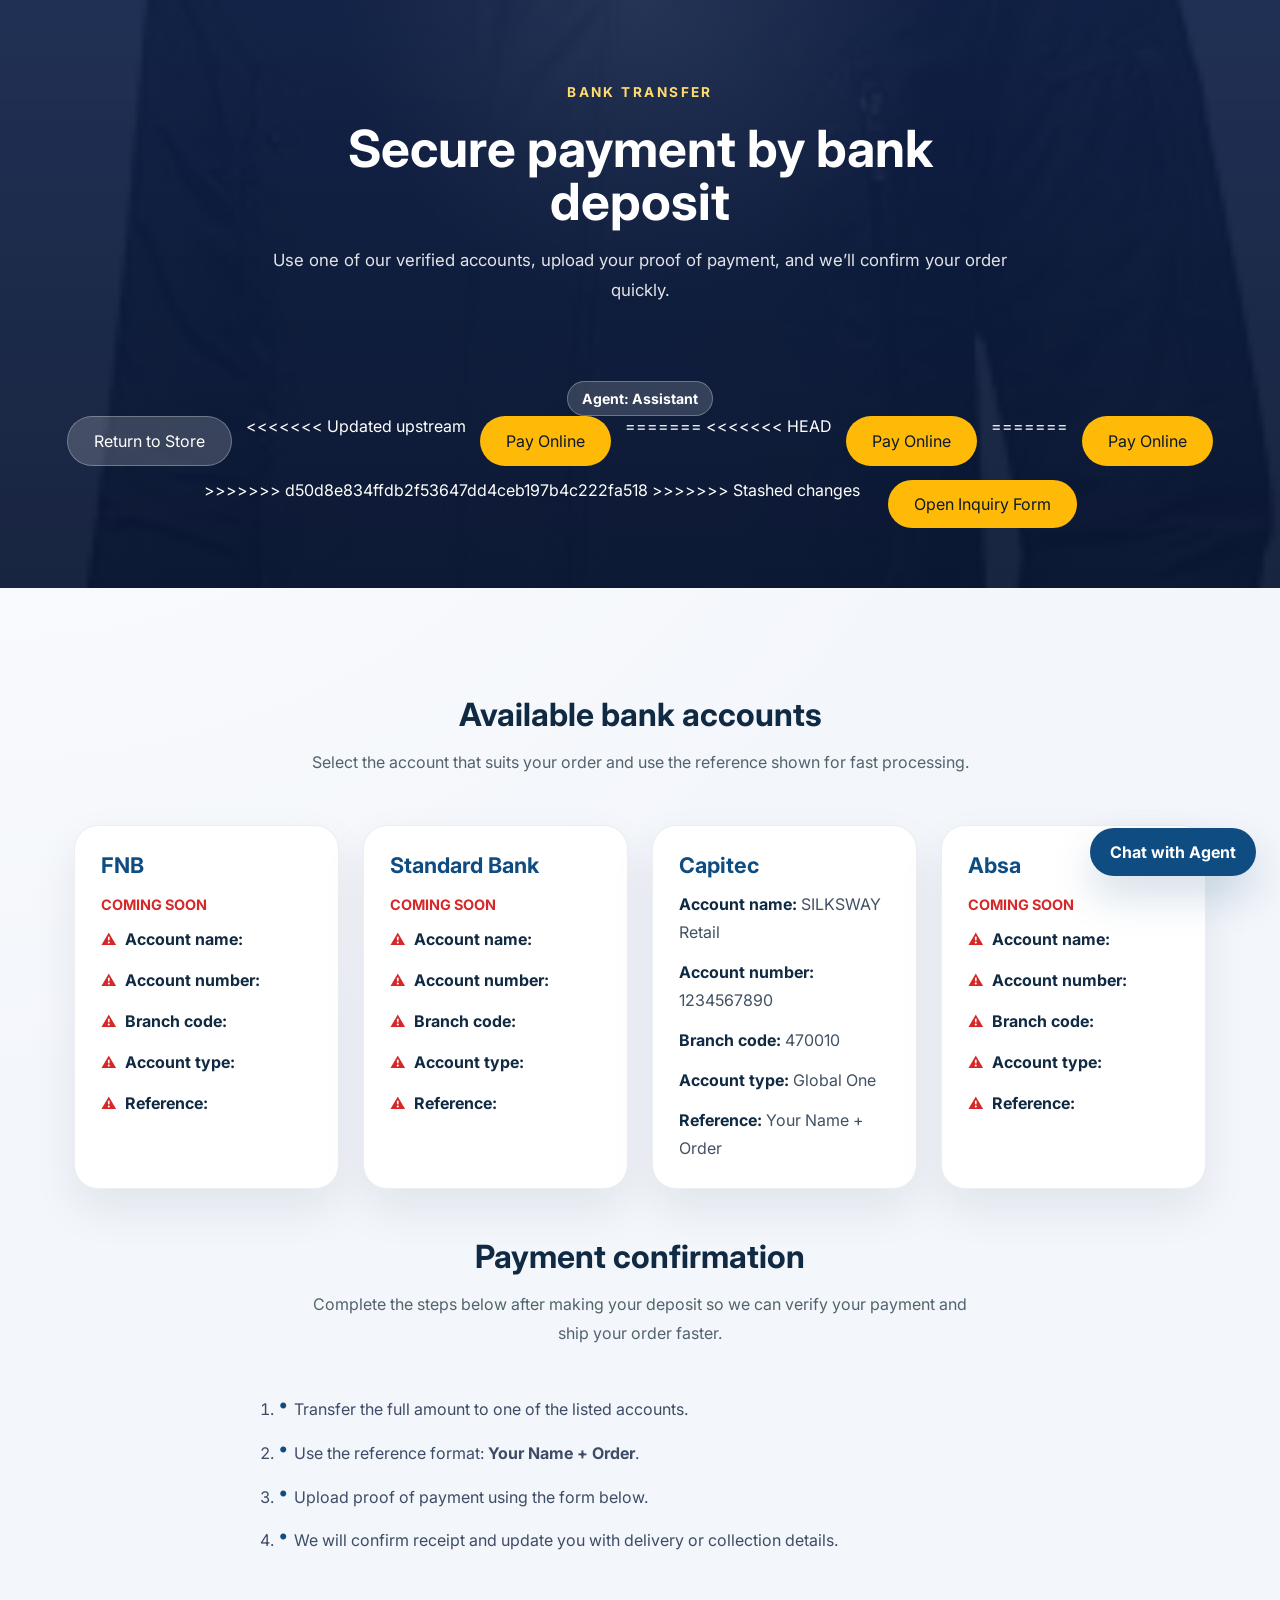
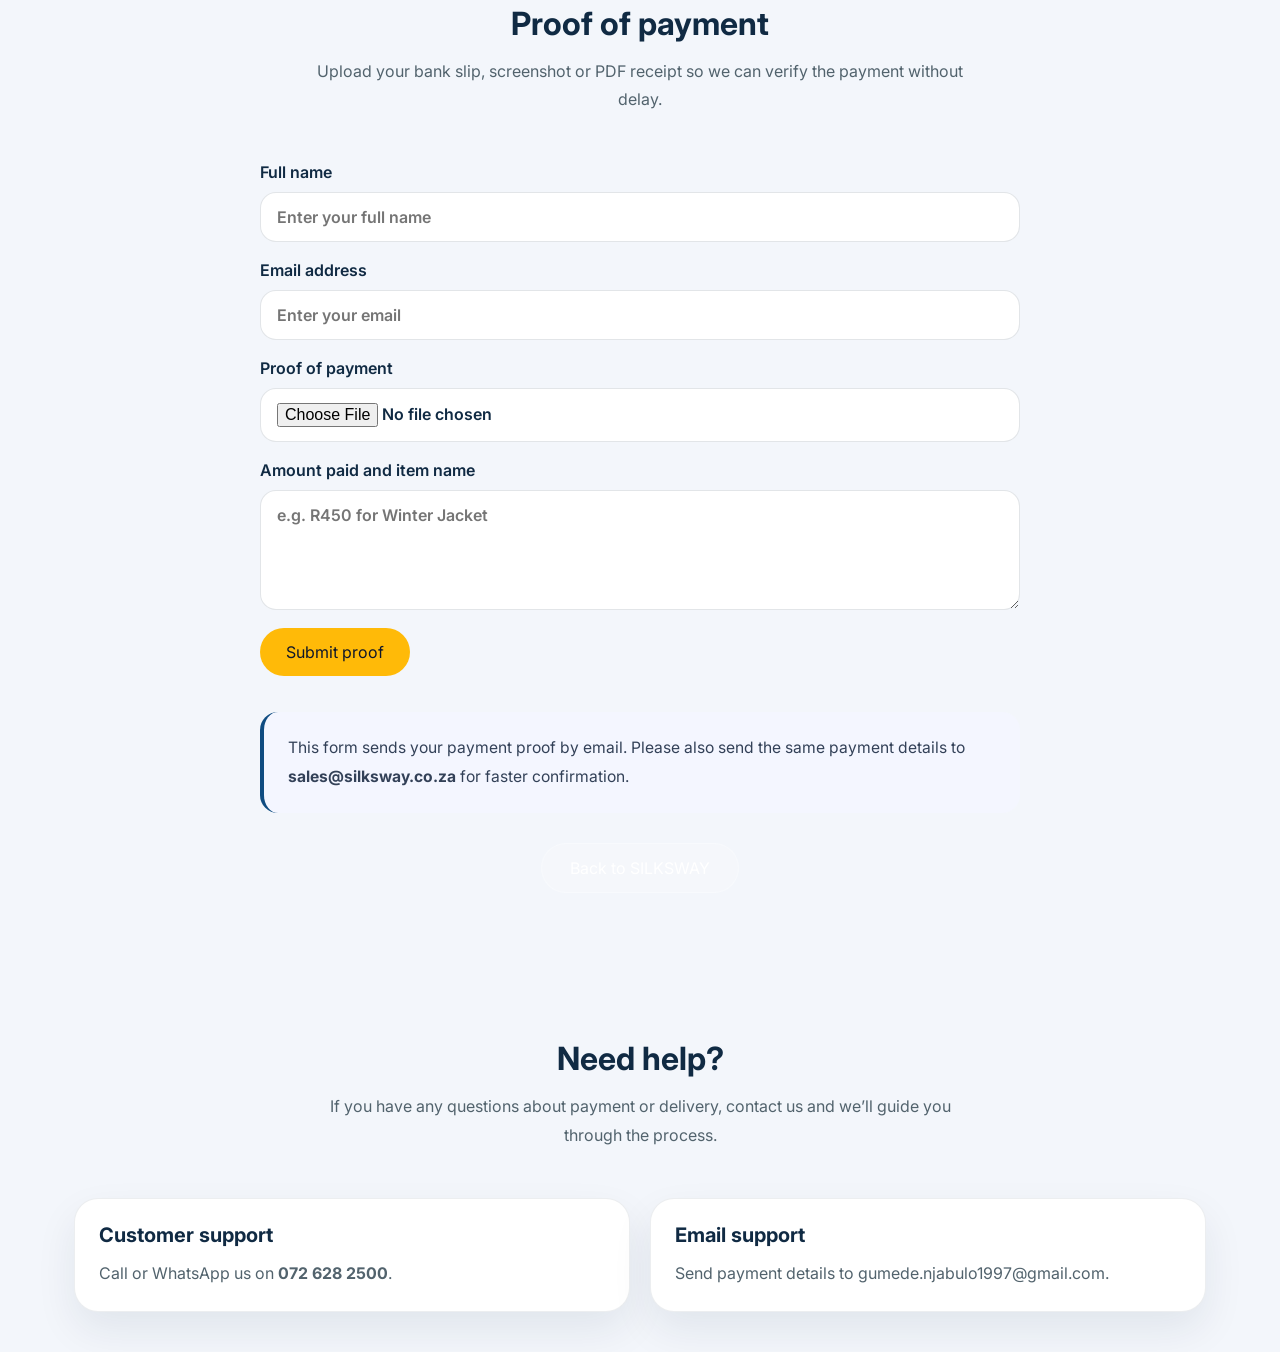
==== bank.html @ 41f6c60d "img" ====
<!DOCTYPE html>
<html lang="en">
<head>
  <meta charset="UTF-8" />
  <meta name="viewport" content="width=device-width, initial-scale=1.0" />
  <title>SILKSWAY | Bank Details</title>
  <link rel="stylesheet" href="styles.css" />
  <style>
    .bank-hero {
      position: relative;
      padding: 80px 24px 60px;
      display: flex;
      flex-direction: column;
      align-items: center;
      justify-content: center;
      text-align: center;
      background: linear-gradient(180deg, rgba(15, 32, 71, 0.93), rgba(10, 23, 52, 0.94)), url('img/aa.jpg') center/cover no-repeat;
      color: #fff;
    }

    .bank-hero::before {
      content: '';
      position: absolute;
      inset: 0;
      background: radial-gradient(circle at top center, rgba(255, 255, 255, 0.08), transparent 35%);
    }

    .bank-hero .section-head,
    .bank-hero .hero-copy {
      position: relative;
      z-index: 1;
      max-width: 760px;
    }

    .bank-hero .tag {
      color: #ffda6d;
      letter-spacing: 0.18em;
      text-transform: uppercase;
      font-size: 0.85rem;
      margin-bottom: 18px;
      font-weight: 700;
    }

    .bank-hero h1 {
      font-size: clamp(2.8rem, 4vw, 4.4rem);
      margin: 0 0 18px;
      line-height: 1.02;
    }

    .bank-hero p {
      margin: 0 auto 28px;
      max-width: 720px;
      color: rgba(255, 255, 255, 0.88);
      font-size: 1.05rem;
      line-height: 1.8;
    }

    .bank-hero .hero-actions {
      position: relative;
      z-index: 1;
      display: flex;
      gap: 14px;
      flex-wrap: wrap;
      justify-content: center;
    }

    .bank-accounts {
      display: grid;
      grid-template-columns: repeat(auto-fit, minmax(260px, 1fr));
      gap: 24px;
      margin-top: 20px;
    }

    .bank-card {
      background: #fff;
      border: 1px solid rgba(16, 42, 67, 0.08);
      border-radius: 24px;
      padding: 26px;
      box-shadow: 0 20px 45px rgba(16, 42, 67, 0.08);
      display: flex;
      flex-direction: column;
      gap: 12px;
      min-height: 260px;
    }

    .bank-card h3 {
      margin: 0;
      color: #0f4c81;
      font-size: 1.35rem;
    }

    .bank-card .status-note {
      color: #d62828;
      font-weight: 700;
      text-transform: uppercase;
      font-size: 0.9rem;
      margin-top: 6px;
    }

    .bank-card.alert-card strong::before {
      content: "⚠";
      color: #d62828;
      margin-right: 8px;
      font-size: 0.95rem;
      display: inline-block;
      vertical-align: middle;
    }

    .bank-card p {
      margin: 0;
      color: #425163;
      line-height: 1.75;
    }

    .bank-card strong {
      color: #102a43;
      font-weight: 700;
    }

    .payment-steps,
    .payment-form {
      max-width: 760px;
      margin: 0 auto;
    }

    .payment-steps {
      padding-left: 18px;
      color: #3e4c66;
      line-height: 1.85;
    }

    .payment-steps li {
      margin-bottom: 14px;
      position: relative;
      padding-left: 16px;
    }

    .payment-steps li::before {
      content: '•';
      position: absolute;
      left: 0;
      color: #0f4c81;
      font-size: 1.2rem;
      line-height: 1;
      top: 0;
    }

    .note-box {
      background: #f4f6ff;
      border-left: 4px solid #0f4c81;
      padding: 22px 24px;
      border-radius: 18px;
      color: #334158;
      font-size: 0.98rem;
      line-height: 1.8;
      margin-top: 18px;
    }

    .payment-form {
      display: grid;
      gap: 18px;
    }

    .payment-form label {
      display: grid;
      gap: 10px;
      font-weight: 600;
      color: #102a43;
    }

    .payment-form input[type="text"],
    .payment-form input[type="email"],
    .payment-form input[type="file"],
    .payment-form textarea {
      padding: 14px 16px;
      border: 1px solid rgba(16, 42, 67, 0.12);
      border-radius: 16px;
      background: #fff;
      color: #102a43;
      width: 100%;
    }

    .payment-form textarea {
      min-height: 120px;
      resize: vertical;
    }

    .payment-form button {
      width: fit-content;
      padding: 14px 26px;
      border-radius: 999px;
      border: none;
    }

    .footer-cta {
      margin-top: 30px;
      text-align: center;
    }

    .footer-cta .btn {
      padding: 14px 28px;
    }

    @media (max-width: 780px) {
      .bank-hero {
        padding: 60px 18px 48px;
      }
    }

    @media (max-width: 520px) {
      .bank-hero h1 {
        font-size: 2.5rem;
      }

      .bank-card {
        padding: 22px;
      }
    }
  </style>
</head>
<body>
  <header class="bank-hero">
    <div class="section-head">
      <p class="tag">Bank transfer</p>
      <h1>Secure payment by bank deposit</h1>
      <p class="hero-copy">Use one of our verified accounts, upload your proof of payment, and we’ll confirm your order quickly.</p>
    </div>
    <div class="agent-badge">Agent: Assistant</div>
    <div class="hero-actions">
      <a class="btn secondary" href="index.html">Return to Store</a>
<<<<<<< Updated upstream
      <a class="btn primary" href="https://www.paypal.com/ncp/payment/GH6Q3CGZXNKM8">Pay Online</a>
=======
<<<<<<< HEAD
      <a class="btn primary" href="">Pay Online</a>
=======
      <a class="btn primary" href="https://www.paypal.com/ncp/payment/GH6Q3CGZXNKM8">Pay Online</a>
>>>>>>> d50d8e834ffdb2f53647dd4ceb197b4c222fa518
>>>>>>> Stashed changes

<div id="paypal-container-GH6Q3CGZXNKM8"></div>
<script>
  paypal.HostedButtons({
    hostedButtonId: "GH6Q3CGZXNKM8",
  }).render("#paypal-container-GH6Q3CGZXNKM8")
</script>

<script 
<<<<<<< Updated upstream
  src="https://www.paypal.com/sdk/js?client-id=BAA9d4yEJhWCQll4fOPk63WfGr8q1lWzfq6PInzB1GmtNaxPHHWsoDa0WpF_A31njltLvi2fuuBsvf4Dfg&components=hosted-buttons&disable-funding=venmo&currency=USD">
=======
<<<<<<< HEAD
  src="">
=======
  src="https://www.paypal.com/sdk/js?client-id=BAA9d4yEJhWCQll4fOPk63WfGr8q1lWzfq6PInzB1GmtNaxPHHWsoDa0WpF_A31njltLvi2fuuBsvf4Dfg&components=hosted-buttons&disable-funding=venmo&currency=USD">
>>>>>>> d50d8e834ffdb2f53647dd4ceb197b4c222fa518
>>>>>>> Stashed changes
</script>


       <a class="btn primary" href="inquiry.html?from=bank">Open Inquiry Form</a>

    </div>

    <div id="cartPaymentSummary" class="note-box" style="display:none; margin-top:18px;">
      <!-- Cart total and items will be injected here -->
    </div>
  </header>

  <main class="section">
    <section class="section-head">
      <h2>Available bank accounts</h2>
      <p>Select the account that suits your order and use the reference shown for fast processing.</p>
    </section>

    <div class="bank-accounts">
      <article class="bank-card alert-card">
        <h3>FNB</h3>
        <span class="status-note">Coming soon</span>
        <p><strong>Account name:</strong> </p>
        <p><strong>Account number:</strong> </p>
        <p><strong>Branch code:</strong> </p>
        <p><strong>Account type:</strong> </p>
        <p><strong>Reference:</strong> </p>
      </article>

      <article class="bank-card alert-card">
        <h3>Standard Bank</h3>
        <span class="status-note">Coming soon</span>
        <p><strong>Account name:</strong> </p>
        <p><strong>Account number:</strong> </p>
        <p><strong>Branch code:</strong> </p>
        <p><strong>Account type:</strong> </p>
        <p><strong>Reference:</strong> </p>
      </article>

      <article class="bank-card">
        <h3>Capitec</h3>
        <p><strong>Account name:</strong> SILKSWAY Retail</p>
        <p><strong>Account number:</strong> 1234567890</p>
        <p><strong>Branch code:</strong> 470010</p>
        <p><strong>Account type:</strong> Global One</p>
        <p><strong>Reference:</strong> Your Name + Order</p>
      </article>

      <article class="bank-card alert-card">
        <h3>Absa</h3>
        <span class="status-note">Coming soon</span>
        <p><strong>Account name:</strong> </p>
        <p><strong>Account number:</strong> </p>
        <p><strong>Branch code:</strong> </p>
        <p><strong>Account type:</strong> </p>
        <p><strong>Reference:</strong> </p>
      </article>
    </div>

    <section class="section-head" style="margin-top: 48px;">
      <h2>Payment confirmation</h2>
      <p>Complete the steps below after making your deposit so we can verify your payment and ship your order faster.</p>
    </section>

    <ol class="payment-steps">
      <li>Transfer the full amount to one of the listed accounts.</li>
      <li>Use the reference format: <strong>Your Name + Order</strong>.</li>
      <li>Upload proof of payment using the form below.</li>
      <li>We will confirm receipt and update you with delivery or collection details.</li>
    </ol>

    <section class="section-head" style="margin-top: 48px;">
      <h2>Proof of payment</h2>
      <p>Upload your bank slip, screenshot or PDF receipt so we can verify the payment without delay.</p>
    </section>

    <form action="https://formsubmit.co/gumede.njabulo1997@gmail.com" method="POST" enctype="multipart/form-data" class="payment-form">
      <input type="hidden" name="_autoresponse" value="Thank you for sending your payment proof. We have received your submission and will review it shortly." />
      <input type="hidden" name="_replyto" value="email" />
      <input type="hidden" name="_subject" value="SILKSWAY payment proof received" />

      <label>
        Full name
        <input type="text" name="name" required placeholder="Enter your full name" />
      </label>

      <label>
        Email address
        <input type="email" name="email" required placeholder="Enter your email" />
      </label>

      <label>
        Proof of payment
        <input type="file" name="proofOfPayment" accept="image/*,.pdf" required />
      </label>

      <label>
        Amount paid and item name
        <textarea id="paymentDetailsField" name="paymentDetails" placeholder="e.g. R450 for Winter Jacket"></textarea>
      </label>

      <button type="submit" class="btn primary">Submit proof</button>

      <div class="note-box">
        This form sends your payment proof by email. Please also send the same payment details to <strong>sales@silksway.co.za</strong> for faster confirmation.
      </div>
    </form>

    <div class="footer-cta">
      <a class="btn secondary" href="index.html">Back to SILKSWAY</a>
    </div>
  </main>

  <script>
    (function() {
      try {
        const raw = localStorage.getItem('silkswayCart');
        const cart = raw ? JSON.parse(raw) : [];
        if (!cart || cart.length === 0) return;

        const itemCount = cart.reduce((s, it) => s + (it.quantity || 0), 0);
        const total = cart.reduce((s, it) => s + (Number(it.price) || 0) * (it.quantity || 0), 0);
        const names = cart.map(it => `${it.quantity}× ${it.name}`).join(', ');

        const summaryEl = document.getElementById('cartPaymentSummary');
        if (summaryEl) {
          summaryEl.style.display = 'block';
          summaryEl.innerHTML = `<strong>Cart:</strong> ${itemCount} item${itemCount===1?'':'s'} — <strong>Total: R${total.toLocaleString('en-ZA')}</strong><br><small>${names}</small>`;
        }

        const detailsField = document.getElementById('paymentDetailsField');
        if (detailsField) {
          detailsField.value = `R${total} for ${names}`;
        }
      } catch (e) {
        console.error('Error reading cart for payment summary', e);
      }
    })();
  </script>

  <footer class="section" style="padding-top: 40px; padding-bottom: 40px;">
    <div class="section-head">
      <h2>Need help?</h2>
      <p>If you have any questions about payment or delivery, contact us and we’ll guide you through the process.</p>
    </div>
    <div class="grid" style="gap: 20px;">
      <div class="card" style="padding: 24px; border-radius: 24px; border: 1px solid rgba(16, 42, 67, 0.08); box-shadow: 0 18px 40px rgba(16, 42, 67, 0.08);">
        <h3>Customer support</h3>
        <p>Call or WhatsApp us on <strong>072 628 2500</strong>.</p>
      </div>
      <div class="card" style="padding: 24px; border-radius: 24px; border: 1px solid rgba(16, 42, 67, 0.08); box-shadow: 0 18px 40px rgba(16, 42, 67, 0.08);">
        <h3>Email support</h3>
        <p>Send payment details to <a href="mailto:gumede.njabulo1997@gmail.com">gumede.njabulo1997@gmail.com</a>.</p>
      </div>
    </div>
  </footer>

  <!-- Footer with social media icons -->
  <footer>
    <div class="social-icons">
      <a href="https://facebook.com" target="_blank" aria-label="Facebook">
        <i class="fab fa-facebook-f"></i>
      </a>
      <a href="https://twitter.com" target="_blank" aria-label="Twitter">
        <i class="fab fa-twitter"></i>
      </a>
      <a href="https://instagram.com" target="_blank" aria-label="Instagram">
        <i class="fab fa-instagram"></i>
      </a>
      <a href="https://linkedin.com" target="_blank" aria-label="LinkedIn">
        <i class="fab fa-linkedin-in"></i>
      </a>
    </div>
  </footer>
  <script src="script.js"></script>
  <div class="chat-widget" aria-label="Agent chat">
    <button type="button" class="chat-toggle-btn" aria-label="Open chat with assistant">Chat with Agent</button>
    <div class="chat-panel hidden" role="dialog" aria-modal="true" aria-label="Assistant chat">
      <div class="chat-header">
        <div>
          <span class="chat-title">Agent: Assistant</span>
          <span class="chat-subtitle">Ask me about the store, products, orders, or payment.</span>
        </div>
        <button type="button" class="chat-close-btn" aria-label="Close chat">×</button>
      </div>
      <div class="chat-messages" id="chatMessages" role="log" aria-live="polite"></div>
      <form id="chatForm" class="chat-form">
        <input id="chatInput" class="chat-input" type="text" placeholder="Ask the assistant..." aria-label="Type a message" required />
        <button type="submit" class="btn primary chat-send-btn">Send</button>
      </form>
    </div>
  </div>
</body>
</html>
---- styles.css ----
@import url('https://fonts.googleapis.com/css2?family=Inter:wght@400;500;600;700&display=swap');

:root {
  color-scheme: light;
  font-family: 'Inter', system-ui, sans-serif;
  color: #102a43;
  background: #f3f6fb;
  --surface: #ffffff;
  --surface-muted: #f7f9fc;
  --text-primary: #102a43;
  --text-secondary: #52636d;
  --accent: #0f4c81;
  --accent-soft: #eaf3ff;
  --accent-strong: #ffba08;
  --border: rgba(16, 42, 67, 0.12);
  --radius: 24px;
  --shadow: 0 22px 60px rgba(16, 42, 67, 0.08);
}

* {
  box-sizing: border-box;
}

html {
  scroll-behavior: smooth;
}

body {
  margin: 0;
  min-height: 100vh;
  font-family: inherit;
  color: var(--text-primary);
  background: radial-gradient(circle at top left, rgba(255, 255, 255, 0.9), transparent 35%), #f3f6fb;
}

img {
  display: block;
  max-width: 100%;
}

a {
  color: inherit;
  text-decoration: none;
}

button,
input,
select,
textarea {
  font: inherit;
}

header.hero {
  position: relative;
  min-height: 92vh;
  display: flex;
  align-items: center;
  justify-content: center;
  padding: 40px 24px 80px;
  background: linear-gradient(180deg, rgba(15, 32, 71, 0.82), rgba(15, 32, 71, 0.72)), url('img/aa.jpg') center/cover no-repeat;
  color: #fff;
}

header.hero::before {
  content: '';
  position: absolute;
  inset: 0;
  background: radial-gradient(circle at top center, rgba(255, 255, 255, 0.08), transparent 30%);
}

nav.nav {
  position: absolute;
  inset: 24px auto auto 24px;
  display: flex;
  justify-content: space-between;
  align-items: center;
  width: calc(100% - 48px);
  max-width: 1200px;
  z-index: 2;
}

.logo {
  font-size: 1.45rem;
  font-weight: 700;
  letter-spacing: 0.18em;
  text-transform: uppercase;
  color: #fff;
}

.agent-badge {
  display: inline-flex;
  align-items: center;
  gap: 0.5rem;
  padding: 8px 14px;
  border-radius: 999px;
  background: rgba(255, 255, 255, 0.16);
  color: #fff;
  font-size: 0.88rem;
  font-weight: 700;
  border: 1px solid rgba(255, 255, 255, 0.28);
}

.agent-badge.light {
  background: #fff;
  color: #102a43;
  border-color: rgba(16, 42, 67, 0.12);
}

.chat-widget {
  position: fixed;
  right: 24px;
  bottom: 24px;
  z-index: 9999;
  font-family: inherit;
}

.chat-toggle-btn {
  border: none;
  border-radius: 999px;
  padding: 14px 20px;
  background: #0f4c81;
  color: #fff;
  font-weight: 700;
  cursor: pointer;
  box-shadow: 0 20px 40px rgba(15, 76, 129, 0.18);
}

.chat-panel {
  display: flex;
  flex-direction: column;
  width: min(360px, 100vw);
  max-height: 520px;
  border-radius: 24px;
  background: rgba(255, 255, 255, 0.98);
  box-shadow: 0 32px 90px rgba(16, 42, 67, 0.16);
  overflow: hidden;
  margin-top: 14px;
}

.chat-panel.hidden {
  display: none;
}

.chat-header {
  display: flex;
  justify-content: space-between;
  align-items: center;
  gap: 12px;
  padding: 16px 18px;
  background: #102a43;
  color: #fff;
}

.chat-title {
  font-weight: 700;
}

.chat-subtitle {
  display: block;
  font-size: 0.88rem;
  color: rgba(255, 255, 255, 0.78);
  margin-top: 4px;
}

.chat-close-btn {
  border: none;
  background: transparent;
  color: #fff;
  font-size: 1.25rem;
  cursor: pointer;
}

.chat-messages {
  display: flex;
  flex-direction: column;
  gap: 12px;
  padding: 16px;
  overflow-y: auto;
  min-height: 240px;
  max-height: 320px;
  background: #f4f6fc;
}

.chat-bubble {
  display: inline-block;
  max-width: 100%;
  padding: 12px 16px;
  border-radius: 18px;
  line-height: 1.5;
}

.chat-bubble.user {
  align-self: flex-end;
  background: #0f4c81;
  color: #fff;
  border-bottom-right-radius: 4px;
}

.chat-bubble.assistant {
  align-self: flex-start;
  background: #fff;
  color: #102a43;
  border: 1px solid rgba(16, 42, 67, 0.12);
  border-bottom-left-radius: 4px;
}

.chat-form {
  display: flex;
  gap: 10px;
  padding: 16px;
  background: #fff;
  border-top: 1px solid rgba(16, 42, 67, 0.08);
}

.chat-input {
  flex: 1;
  min-width: 0;
  padding: 12px 14px;
  border-radius: 14px;
  border: 1px solid rgba(16, 42, 67, 0.16);
}

.chat-send-btn {
  white-space: nowrap;
}

@media (max-width: 640px) {
  .chat-widget {
    right: 14px;
    bottom: 14px;
  }

  .chat-panel {
    width: calc(100vw - 28px);
    max-height: 78vh;
  }
}

.nav-links {
  display: flex;
  gap: 24px;
  align-items: center;
  margin: 0;
  padding: 0;
  list-style: none;
}

.nav-links a {
  color: rgba(255, 255, 255, 0.9);
  font-size: 0.95rem;
  font-weight: 500;
  transition: color 0.2s ease;
}

.nav-links a:hover {
  color: var(--accent-strong);
}

.hamburger {
  display: none;
  flex-direction: column;
  justify-content: space-between;
  width: 26px;
  height: 22px;
  border: none;
  background: transparent;
  cursor: pointer;
  z-index: 3;
}

.bar {
  width: 100%;
  height: 3px;
  border-radius: 999px;
  background: #fff;
}

.hero-content {
  position: relative;
  z-index: 1;
  max-width: 760px;
  text-align: center;
  margin: 0 auto;
}

.tag {
  display: inline-flex;
  align-items: center;
  gap: 10px;
  color: var(--accent-strong);
  text-transform: uppercase;
  letter-spacing: 0.16em;
  font-weight: 700;
  margin-bottom: 18px;
}

.headline {
  font-size: clamp(2.8rem, 5vw, 4.6rem);
  line-height: 0.98;
  margin: 0 0 20px;
  max-width: 12ch;
}

.subheading {
  color: rgba(255, 255, 255, 0.84);
  font-size: 1.1rem;
  line-height: 1.8;
  max-width: 700px;
  margin: 0 auto 32px;
}

.cta-buttons {
  display: flex;
  justify-content: center;
  gap: 16px;
  flex-wrap: wrap;
}

.btn {
  display: inline-flex;
  align-items: center;
  justify-content: center;
  gap: 10px;
  border-radius: 999px;
  border: none;
  padding: 14px 26px;
  transition: transform 0.2s ease, background-color 0.2s ease, box-shadow 0.2s ease;
  cursor: pointer;
}

.btn:hover {
  transform: translateY(-1px);
}

.btn.primary {
  background: #ffba08;
  color: #0f172a;
}

.btn.secondary {
  background: rgba(255, 255, 255, 0.18);
  color: #fff;
  border: 1px solid rgba(255, 255, 255, 0.28);
}

/* Make Add to Cart buttons match primary color */
.add-cart,
.btn.secondary.add-cart {
  background: #ffba08 !important;
  color: #0f172a !important;
  border: none !important;
}

.add-cart:hover,
.btn.secondary.add-cart:hover {
  background: #e6a507 !important;
}

.add-cart-count {
  display: inline-flex;
  align-items: center;
  justify-content: center;
  margin-left: 6px;
  padding: 0 8px;
  border-radius: 999px;
  background: rgba(16, 42, 67, 0.08);
  color: #102a43;
  font-weight: 700;
  font-size: 0.92rem;
}

.section {
  padding: 80px 24px;
  max-width: 1180px;
  margin: 0 auto;
}

.section.alt {
  background: var(--surface-muted);
}

#cartSummary {
  padding-top: 36px;
  padding-bottom: 30px;
}

.cart-summary-grid {
  display: grid;
  grid-template-columns: minmax(240px, 1fr) minmax(280px, 1.8fr);
  gap: 24px;
  align-items: start;
}

.cart-summary-stats {
  background: var(--surface);
  border-radius: var(--radius);
  padding: 24px;
  box-shadow: var(--shadow);
}

.cart-metric {
  margin: 0 0 14px;
  line-height: 1.5;
}

.cart-summary-list {
  background: var(--surface);
  border-radius: var(--radius);
  padding: 24px;
  box-shadow: var(--shadow);
}

#cartItemsList {
  list-style: none;
  margin: 0;
  padding: 0;
  display: grid;
  gap: 12px;
}

#cartItemsList li {
  background: var(--surface-muted);
  border-radius: 16px;
  padding: 14px 16px;
  display: flex;
  justify-content: space-between;
  align-items: center;
}

#cartItemsList li span {
  flex: 1;
}

.btn-remove-item {
  padding: 6px 10px !important;
  font-size: 0.8rem !important;
  background: #e74c3c !important;
  color: white !important;
  border: none !important;
  border-radius: 6px !important;
  cursor: pointer !important;
  white-space: nowrap;
  margin-left: 12px;
}

.btn-remove-item:hover {
  background: #c0392b !important;
  transform: translateY(-1px);
}

#clearCartBtn {
  margin-top: 18px;
}

.shoes-section {
  background: linear-gradient(160deg, #fdf1ff 0%, #f7e5ff 45%, #f4f1ff 100%);
}

.shoes-section .section-head h2 {
  color: #68307f;
}

.shoes-section .section-head p {
  color: #6f4e99;
}

.shoes-grid {
  grid-template-columns: repeat(auto-fit, minmax(280px, 1fr));
  gap: 28px;
}

.shoes-section .card {
  padding: 0;
  border: none;
  border-radius: 28px;
  overflow: hidden;
  background: transparent;
  box-shadow: 0 24px 70px rgba(112, 52, 141, 0.12);
}

.shoes-section .card img {
  border-radius: 0;
  height: 280px;
  object-fit: cover;
}

.shoes-section .card h3,
.shoes-section .card .price,
.shoes-section .card p {
  margin-left: 24px;
  margin-right: 24px;
}

.shoes-section .card h3 {
  margin-top: 20px;
  color: #582475;
}

.shoes-section .card .price {
  color: #b531d0;
}

.shoes-section .card p {
  margin-top: 10px;
  margin-bottom: 18px;
  color: #5f4770;
}

.shoes-section .card-actions {
  justify-content: flex-start;
  gap: 14px;
  padding: 0 24px 24px;
}

.shoes-section .btn.primary {
  background: #a946db;
  color: #fff;
}

.shoes-section .btn.pay {
  background: #632f7e;
  color: #fff;
}

.shoes-section .card:hover img {
  transform: scale(1.04);
}

.shoes-section .card img {
  transition: transform 0.4s ease;
}

.section-head {
  text-align: center;
  margin-bottom: 48px;
}

.section-head h2 {
  font-size: clamp(2rem, 2.5vw, 2.6rem);
  margin-bottom: 14px;
}

.section-head p {
  margin: 0 auto;
  max-width: 680px;
  color: var(--text-secondary);
  font-size: 1rem;
  line-height: 1.8;
}

.grid {
  display: grid;
  gap: 24px;
  grid-template-columns: repeat(auto-fit, minmax(260px, 1fr));
}

.card,
.carousel-content,
.about-box,
.contact-box,
.modal-card {
  background: var(--surface);
  border-radius: var(--radius);
  border: 1px solid var(--border);
  box-shadow: var(--shadow);
}

.card {
  padding: 24px;
  display: flex;
  flex-direction: column;
  min-height: 100%;
}

.card:hover,
.about-box:hover,
.contact-box:hover {
  transform: translateY(-5px);
  box-shadow: 0 28px 70px rgba(16, 42, 67, 0.12);
}

.card img {
  width: 100%;
  height: auto;
  border-radius: 18px;
  margin-bottom: 18px;
  object-fit: cover;
}

.image-gallery .thumbnails {
  display: grid;
  grid-template-columns: repeat(3, minmax(0, 1fr));
  gap: 12px;
  margin-top: 16px;
}

.image-gallery .thumbnails img {
  width: 100%;
  height: 64px;
  object-fit: cover;
  border-radius: 16px;
  border: 1px solid rgba(16, 42, 67, 0.08);
  cursor: pointer;
  transition: transform 0.2s ease, border-color 0.2s ease;
}

.image-gallery .thumbnails img:hover {
  transform: translateY(-2px);
  border-color: var(--accent-strong);
}

.main-img {
  border-radius: 20px;
}

h3 {
  margin: 0 0 12px;
  font-size: 1.25rem;
}

.price {
  color: var(--accent);
  font-size: 1.18rem;
  font-weight: 700;
  margin: 10px 0 16px;
}

.card p,
.about-box p,
.contact-box p {
  margin: 0;
  color: var(--text-secondary);
  line-height: 1.75;
}

.card-actions {
  margin-top: auto;
  display: flex;
  flex-wrap: wrap;
  gap: 12px;
  justify-content: center;
}

.carousel {
  display: flex;
  align-items: center;
  justify-content: center;
  gap: 16px;
  flex-wrap: wrap;
}

.carousel-container {
  flex: 1;
  max-width: 760px;
}

.carousel-content {
  text-align: center;
  padding: 30px;
}

.carousel-content img {
  width: 100%;
  max-width: 320px;
  border-radius: 18px;
  margin: 0 auto 24px;
}

.prev-btn,
.next-btn {
  width: 56px;
  height: 56px;
  border-radius: 50%;
  border: none;
  background: var(--accent);
  color: #fff;
  box-shadow: 0 18px 40px rgba(16, 42, 67, 0.18);
  cursor: pointer;
}

.prev-btn:hover,
.next-btn:hover {
  background: #0d3e6e;
}

.about-content,
.contact-content {
  display: grid;
  grid-template-columns: repeat(auto-fit, minmax(280px, 1fr));
  gap: 24px;
}

.about-box,
.contact-box {
  padding: 32px;
}

.about-box h3,
.contact-box h3 {
  color: var(--accent);
  margin-bottom: 18px;
}

.about-list {
  list-style: none;
  margin: 0;
  padding: 0;
}

.about-list li {
  padding: 10px 0;
  color: var(--text-secondary);
  font-size: 1rem;
}

.contact-icon {
  font-size: 2.5rem;
  margin-bottom: 16px;
}

.contact-detail {
  margin: 10px 0;
  font-size: 1rem;
  font-weight: 700;
  color: var(--accent);
}

.contact-detail a {
  color: var(--accent);
}

.contact-desc {
  color: var(--text-secondary);
  font-size: 0.97rem;
}

.modal {
  position: fixed;
  inset: 0;
  background: rgba(16, 42, 67, 0.65);
  display: flex;
  align-items: center;
  justify-content: center;
  opacity: 0;
  pointer-events: none;
  transition: opacity 0.3s ease;
}

.modal.show {
  opacity: 1;
  pointer-events: auto;
}

.modal-card {
  width: min(520px, calc(100% - 40px));
  padding: 32px;
  text-align: center;
}

.modal-card h3 {
  margin-bottom: 14px;
}

.btn.small {
  padding: 10px 18px;
}

@media (max-width: 900px) {
  header.hero {
    min-height: 80vh;
    padding-top: 32px;
  }
}

@media (max-width: 768px) {
  nav.nav {
    top: 20px;
    left: 0;
    width: 100%;
    padding: 0 20px;
  }

  .hamburger {
    display: flex;
  }

  .nav-links {
    position: absolute;
    top: 72px;
    left: 0;
    right: 0;
    flex-direction: column;
    align-items: center;
    gap: 0;
    background: rgba(15, 32, 71, 0.95);
    transform: translateY(-120%);
    opacity: 0;
    visibility: hidden;
    transition: all 0.25s ease;
    padding: 18px 0;
  }

  .nav-links.active {
    transform: translateY(0);
    opacity: 1;
    visibility: visible;
  }

  .nav-links li {
    width: 100%;
  }

  .nav-links a {
    display: block;
    width: 100%;
    padding: 12px 24px;
    text-align: center;
  }

  .hero-content {
    padding: 0 10px;
  }

  .cta-buttons {
    flex-direction: column;
  }

  .section {
    padding: 60px 18px;
  }

  .grid {
    grid-template-columns: 1fr;
  }

  .carousel-content img {
    max-width: 280px;
  }
}

@media (max-width: 480px) {
  header.hero {
    padding-top: 24px;
  }

  .headline {
    font-size: 2.5rem;
  }

  .section {
    padding: 50px 16px;
  }
}


.thumbnails img {
    cursor: pointer;
}

.thumbnails img:hover {
    opacity: 0.5;
}






/* Style the kiddies button */
#kiddies-btn {
    background-color: #FFC080; /* Light orange color */
    color: #000; /* Black text */
    border: none;
    padding: 10px 20px;
    font-size: 16px;
    cursor: pointer;
    border-radius: 8px;
}

#kiddies-btn:hover {
    background-color: #FFA07A; /* Light salmon color on hover */
}

/* Style the kiddies section */
#kiddies-section {
    background-color: #87CEEB; /* Light blue */
    padding: 20px;
    border: 2px solid #000;
    border-radius: 10px;
    margin-top: 20px;
    text-align: center;
}

 /* Kiddies Section Styles */
    #kiddies-section {
      background: linear-gradient(135deg, #ffe4e1, #fff0f5);
      padding: 40px 20px;
      border-radius: 20px;
      text-align: center;
      margin: 20px auto;
      max-width: 600px;
      font-family: 'Comic Neue', cursive;
      box-shadow: 0 4px 12px rgba(0,0,0,0.2);
      animation: bounceIn 1s ease;
    }

    #kiddies-btn {
    background: linear-gradient(135deg, #ffe4e1, #fff0f5);
    color: #000; /* Black text */
    border: none;
    padding: 10px 20px;
    font-size: 16px;
    cursor: pointer;
    border-radius: 8px;
    display: block; /* Center it horizontally */
    margin: 20px auto; /* Add margin for spacing */
    max-width: 600px;
      font-family: 'Comic Neue', cursive;
      box-shadow: 0 4px 12px rgba(0,0,0,0.2);
      animation: bounceIn 1s ease;
}
    #kiddies-section h1 {
      font-size: 2em;
      color: #ff69b4;
    }

    #kiddies-section p {
      font-size: 1.2em;
      margin-top: 15px;
    }
<<<<<<< Updated upstream
=======
<<<<<<< HEAD

    .kiddies{
      background: #79af1c;
    }
=======
>>>>>>> d50d8e834ffdb2f53647dd4ceb197b4c222fa518
>>>>>>> Stashed changes
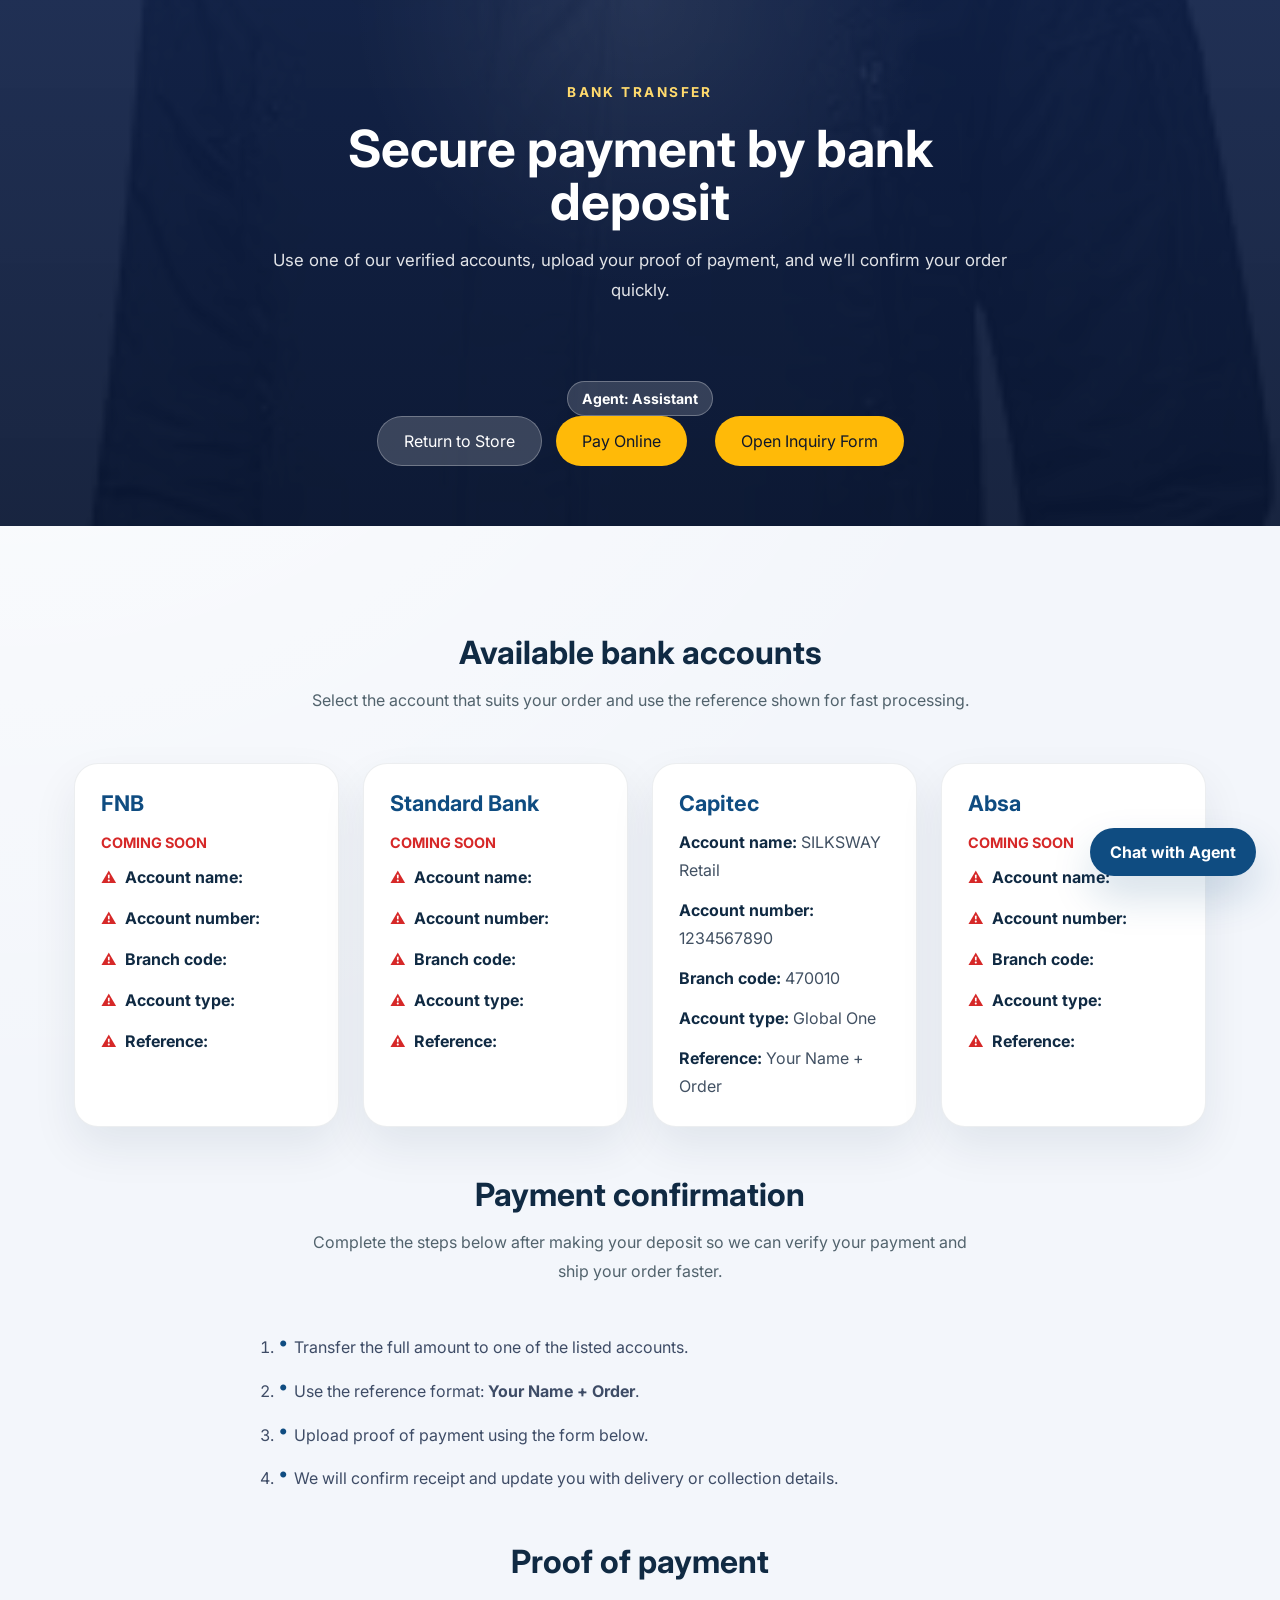
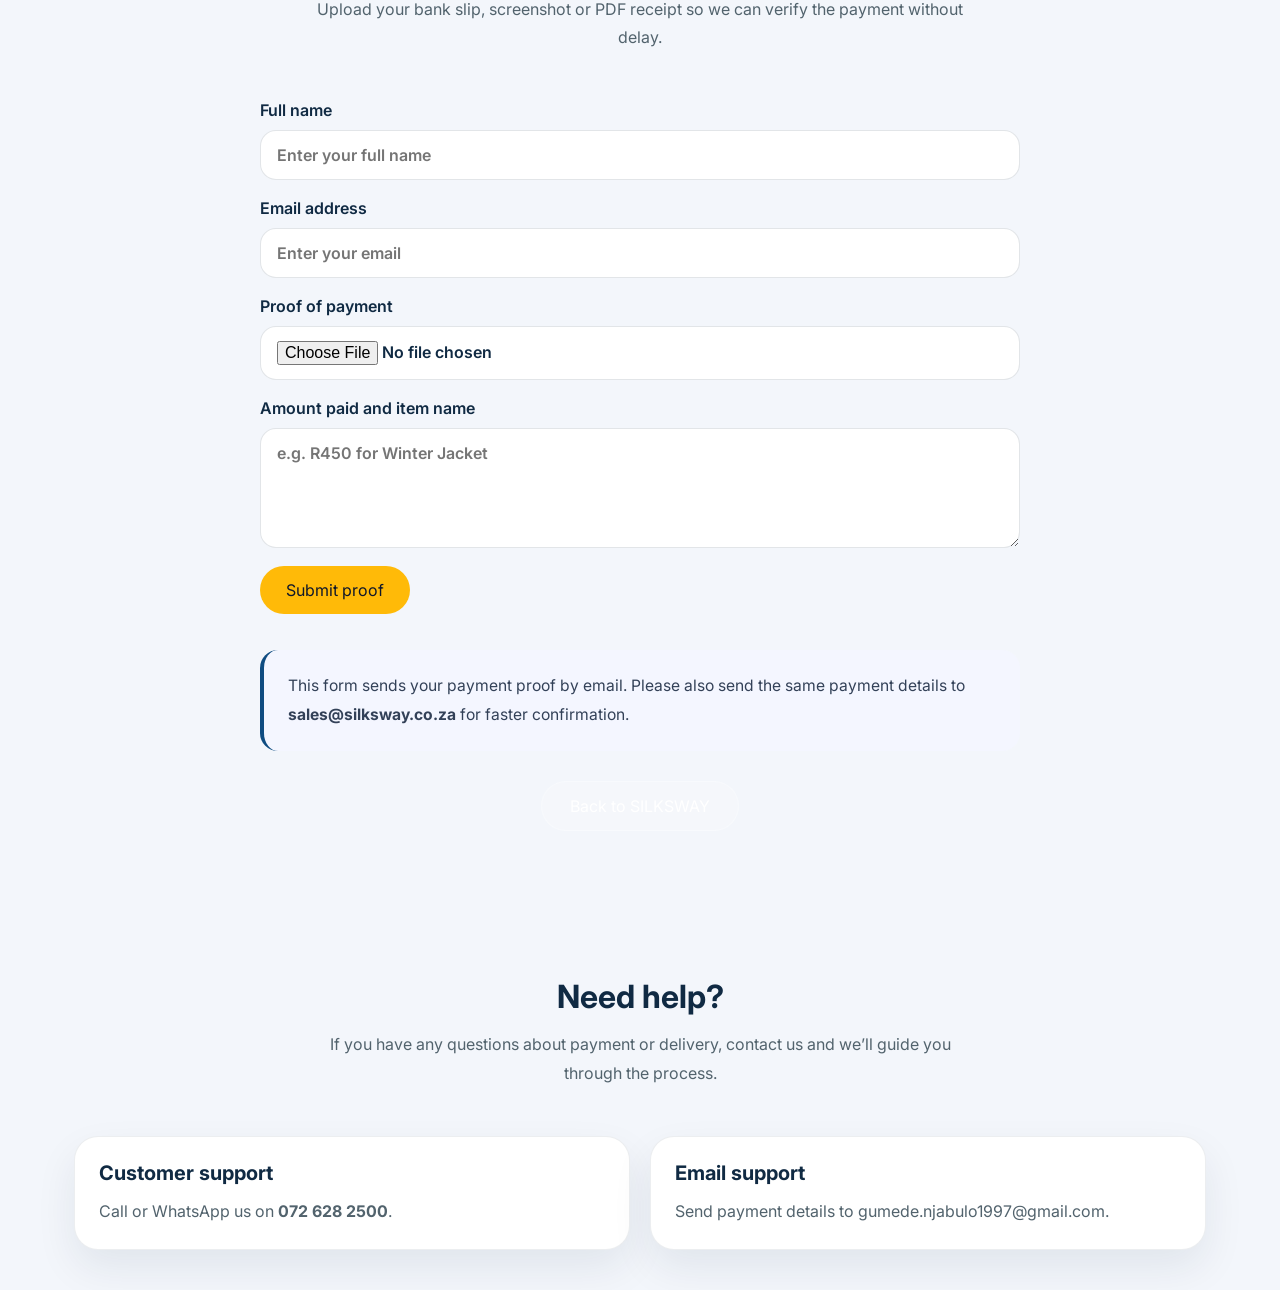
==== commit a711a54b: "Add files via upload" ====
--- a/bank.html
+++ b/bank.html
@@ -228,15 +228,7 @@
     <div class="agent-badge">Agent: Assistant</div>
     <div class="hero-actions">
       <a class="btn secondary" href="index.html">Return to Store</a>
-<<<<<<< Updated upstream
-      <a class="btn primary" href="https://www.paypal.com/ncp/payment/GH6Q3CGZXNKM8">Pay Online</a>
-=======
-<<<<<<< HEAD
       <a class="btn primary" href="">Pay Online</a>
-=======
-      <a class="btn primary" href="https://www.paypal.com/ncp/payment/GH6Q3CGZXNKM8">Pay Online</a>
->>>>>>> d50d8e834ffdb2f53647dd4ceb197b4c222fa518
->>>>>>> Stashed changes
 
 <div id="paypal-container-GH6Q3CGZXNKM8"></div>
 <script>
@@ -246,15 +238,7 @@
 </script>
 
 <script 
-<<<<<<< Updated upstream
-  src="https://www.paypal.com/sdk/js?client-id=BAA9d4yEJhWCQll4fOPk63WfGr8q1lWzfq6PInzB1GmtNaxPHHWsoDa0WpF_A31njltLvi2fuuBsvf4Dfg&components=hosted-buttons&disable-funding=venmo&currency=USD">
-=======
-<<<<<<< HEAD
   src="">
-=======
-  src="https://www.paypal.com/sdk/js?client-id=BAA9d4yEJhWCQll4fOPk63WfGr8q1lWzfq6PInzB1GmtNaxPHHWsoDa0WpF_A31njltLvi2fuuBsvf4Dfg&components=hosted-buttons&disable-funding=venmo&currency=USD">
->>>>>>> d50d8e834ffdb2f53647dd4ceb197b4c222fa518
->>>>>>> Stashed changes
 </script>
 
 
--- a/styles.css
+++ b/styles.css
@@ -928,13 +928,7 @@
       font-size: 1.2em;
       margin-top: 15px;
     }
-<<<<<<< Updated upstream
-=======
-<<<<<<< HEAD
 
     .kiddies{
       background: #79af1c;
     }
-=======
->>>>>>> d50d8e834ffdb2f53647dd4ceb197b4c222fa518
->>>>>>> Stashed changes
